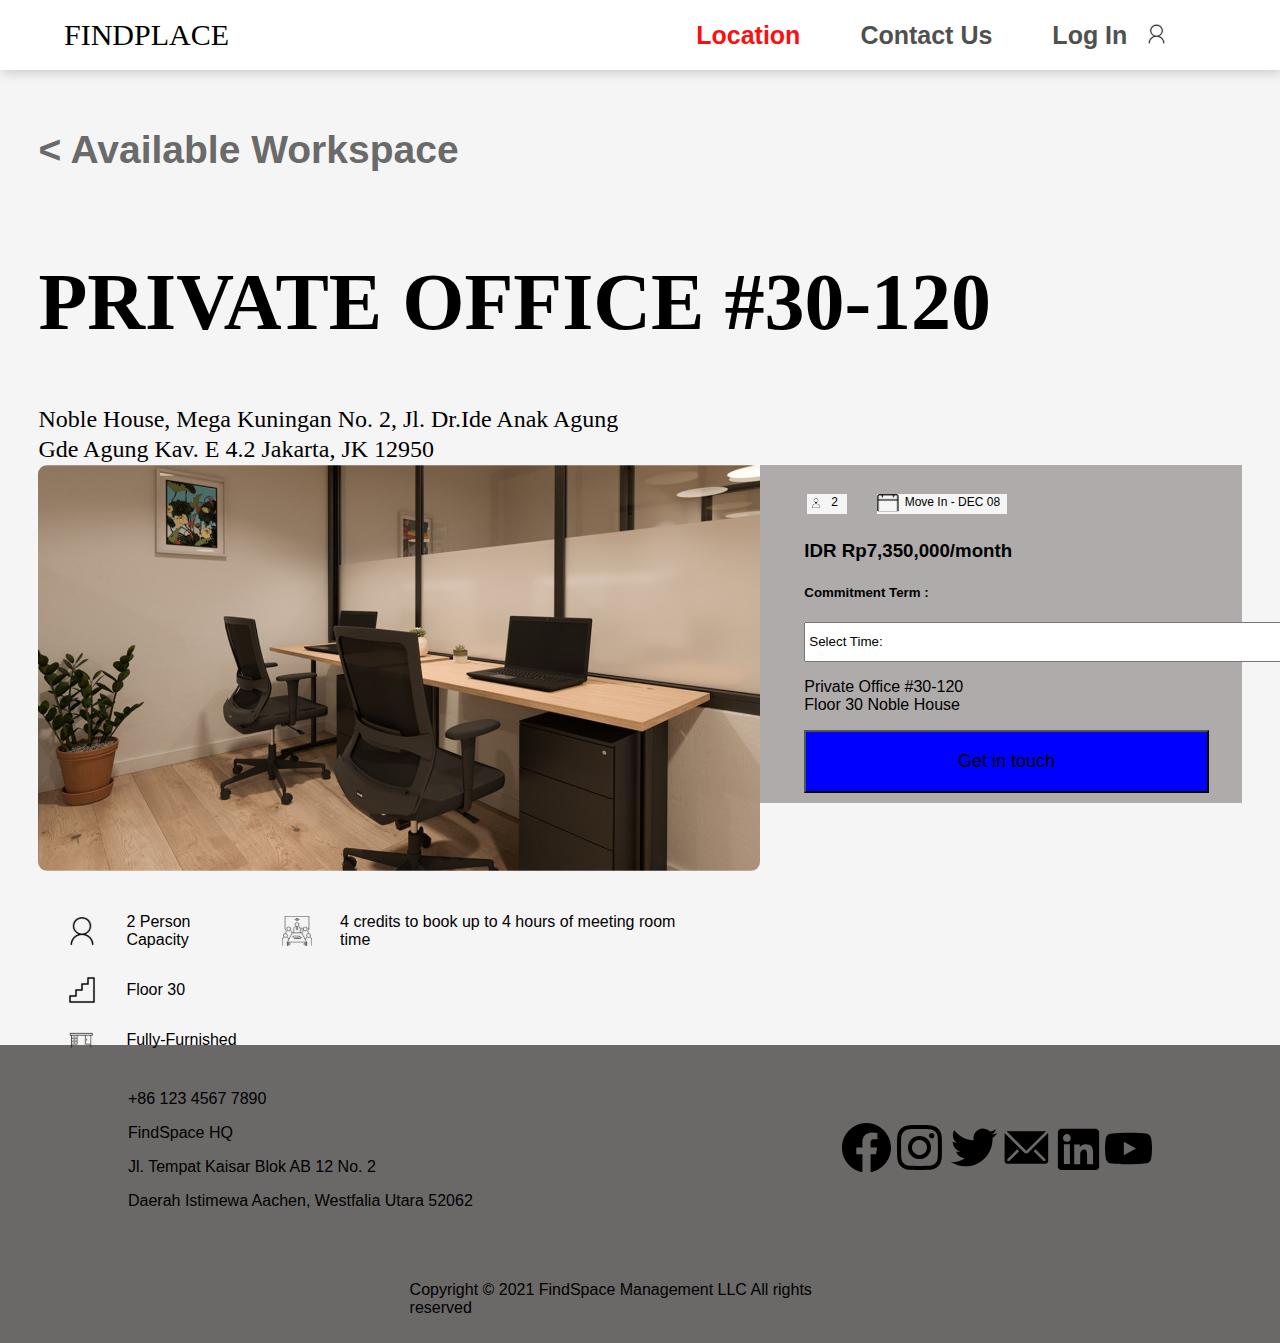
==== Check-out/index.html @ 8ca3719c "initial commit" ====
<!DOCTYPE html>
<html lang="en">
<head>
    <meta name="viewport" content="width=device-width, initial-scale=1.0">
    <title>Check out</title>
    <link rel="stylesheet" href="style.css">
</head>
<body>
    <section>
        <!-----------navigation------------>
        <nav>
            <a href="../Home/home.html" class="logo">FINDPLACE</a>
            <ul>
                <li><a href="../Location/index.html" class="active">Location</a></li>
                <li><a href="../Contact Us/index.html">Contact Us</a></li>
                <li><a href="#">Log In<img src="../image/Hero.svg" height="20px"></a></li>
            </ul>
        </nav>
        </section>
        <div class="returnback">
            <h2>< Available workspace</h2>
        </div>
        <div class='title'>
            <h1>Private Office #30-120</h1>
            <p>Noble House, Mega Kuningan
                No. 2, Jl. Dr.Ide Anak Agung Gde Agung Kav. E 4.2
                Jakarta, JK 12950</p>
        </div><br><br>
        <div class="picture">
            <img src="../image/pctrcheckout.svg" alt="space.jpg">
            
            <div class="price">
                <div class="price-cont">
                    <div class="container-colom">
                        <div class="boxcolom">
                            <img src="../image/iconspace.png" >
                            <p>2</p>
                        </div>
                        <div class="boxcolom2">
                            <img src="../image/clip-art-account.svg" >
                            <p>Move In - DEC 08</p>
                        </div>
                    </div>
                    <h3>IDR Rp7,350,000/month</h3>

                    <h5>Commitment Term :</h5>
                    <div class="custom-select" style="width:200px;">
                        <select>
                        <option value="0">Select Time:</option>
                        <option value="1">Month-to-month</option>
                        <option value="2">Year-to-year</option>
                        <option value="3">Day-to-day</option>
                        </select>
                    </div>
                    <p>Private Office #30-120
                        Floor 30
                        Noble House</p>
                    <button id="button-view">
                        <p>Get in touch</p>
                    </button>
                </div>
            </div>
        </div>
        <div class="detail">
            <div class="office-details">
                <div id="capacity">
                    <img src="../image/Hero-Foto.svg" >
                    <p>2 Person Capacity</p>
                </div>
                <div id="capacity">
                    <img src="../image/floor.svg" >
                    <p>Floor 30</p>
                </div>
                <div id="capacity">
                    <img src="../image/furnished.svg">
                    <p>Fully-Furnished</p>
                </div>
            </div>
            <div class="membership">
                <div id="capacity">
                    <img src="../image/meeting-room.svg">
                    <p>4 credits to book up to 4 hours of meeting room time</p>
                </div>

            </div>
        </div>
        <footer>
            <div class="address-container">
                <div>
                    <p>+86 123 4567 7890</p>
                    <p>FindSpace HQ</p>
                    <p>Jl. Tempat Kaisar Blok AB 12 No. 2</p>
                    <p>Daerah Istimewa Aachen, Westfalia Utara 52062</p>
                </div>
                <div>
                    <img src="../image/facebook.svg" >
                    <img src="../image/instagram.svg" >
                    <img src="../image/Twitter.svg" >
                    <img src="../image/Email.svg" >
                    <img src="../image/LinkedIn.svg" >
                    <img src="../image/Youtube.svg" >
                </div>    
            </div>
            <div class="writer-web">
                <p>Copyright © 2021 FindSpace Management LLC
                    All rights reserved</p>
            </div>
        </footer>
</body>
<script src="checkout.js"></script>
</html>
---- Check-out/style.css ----
body{
    background-color: #f6f5f5;
    margin:0px;
    padding: 0px;
    font-family: 'Poppins', sans-serif;
}
ul{
    list-style: none;
}
a{
    text-decoration: none;
}
section{
    width: 100%;
    height: 10vh;
    background-image:url(../image/backgroud.jpg) ;
    background-repeat: no-repeat;
    background-size: cover;

}

nav{
    display: flex;
    justify-content: space-between;
    align-items: center;
    height: 70px;
    background-color: #FFFFFF;
    box-shadow: 2px 2px 12px rgba(0, 0, 0, 0.2);
    padding: 0px 5%;
}
nav ul{
    display: flex;
}
nav ul li a{
    margin: 30px;
    align-items: center;
    color: #505050;
    font-size: 25px;
    font-weight: 700;
}
section a:hover{
    color:aqua;
}
section a.active {
    color: #fa1010;
}


.logo{
    font-family:EB Garamond;
    color: #000000;
    font-size: 30px;
}

.returnback{
    width: 769px;
    font-size: 26px;
    line-height: 30px;
    text-transform: capitalize;
    color: #6A6A6A;
    padding: 1% 3%;
}
.title{
    width: 90%;
    height: 20vh;
    padding: 1% 3%;
}
.title > h1{
    font-family: Poppins;
    font-style: normal;
    font-weight: 600px;
    font-size: 80px;
    line-height: 50px;
    text-transform: uppercase;
    color: #000000;
}
.title > p{
    position: absolute;
    width: 582px;
    height: 108px;
    font-family: Poppins;
    font-style: normal;
    font-weight: normal;
    font-size: 24px;
    line-height: 30px;
    text-transform: capitalize;
    color: #000000;
}

.picture{
    padding: 1% 3%;
    display: flex;
    justify-content: space-between;
}
.picture >img{
    width: 60%;
}
.picture .price{
    width: 639px;
    height: 325px;
    background-color: #afabab;
    padding-left: 22px; 
    padding-top: 13px;
    

}
.picture .price .price-cont{
    padding-left: 22px; 
    padding-top: 13px;
    padding-right: 33px;
}

.picture .price .price-cont .container-colom{
    width: 200px;
    height: 25px;
    padding: 3px;
    display: flex;
    justify-content: space-between;
}

.picture .price .price-cont .container-colom .boxcolom{

    width: 40px;
    height: 20px;
  
    display: flex;
    gap: 5px;
    background-color: whitesmoke;
    
}
.boxcolom img{
    height: 18px;
}
.boxcolom p{
    font-size: 12px;
    margin: 1px 1px 1px 1px;
}

.picture .price .price-cont .container-colom .boxcolom2{

    width: 130px;
    height: 20px;
  
    display: flex;
    gap: 5px;
    background-color: whitesmoke;
    
}
.boxcolom2 img{
    height: 18px;
}
.boxcolom2 p{
    font-size: 12px;
    margin: 1px 1px 1px 1px;
}

.picture .price .price-cont .custom-select{
    position: relative;
    font-family: Arial;
   
}

.picture .price .price-cont .custom-select >select{
    width: 580px;
    height: 40px;
}

.picture .price .price-cont >p{
    text-align: left;
    width: 180px;
}
.picture .price .price-cont #button-view{
    text-align: center;
    width: 100%;
    background-color: #0000FF;
    font-size: large;
    cursor: pointer;

}

.detail{
    padding: 1% 3%;
    height: 15vh;
    display: flex;
    justify-content: space-between;
    padding-right:45% ;
}
.detail #capacity{
    display: flex;
    align-items: center;
}

.detail #capacity >img{
    width: 88px; 
    height:30px;
}
footer{
    background-color: #6b6868;
}
.address-container{
    display: flex;
    justify-content: space-between;
    align-items: center;
    padding: 5px 10%;
    height: 200px;

}

.writer-web{
    align-items: center;
    padding: 10px 32%;
}
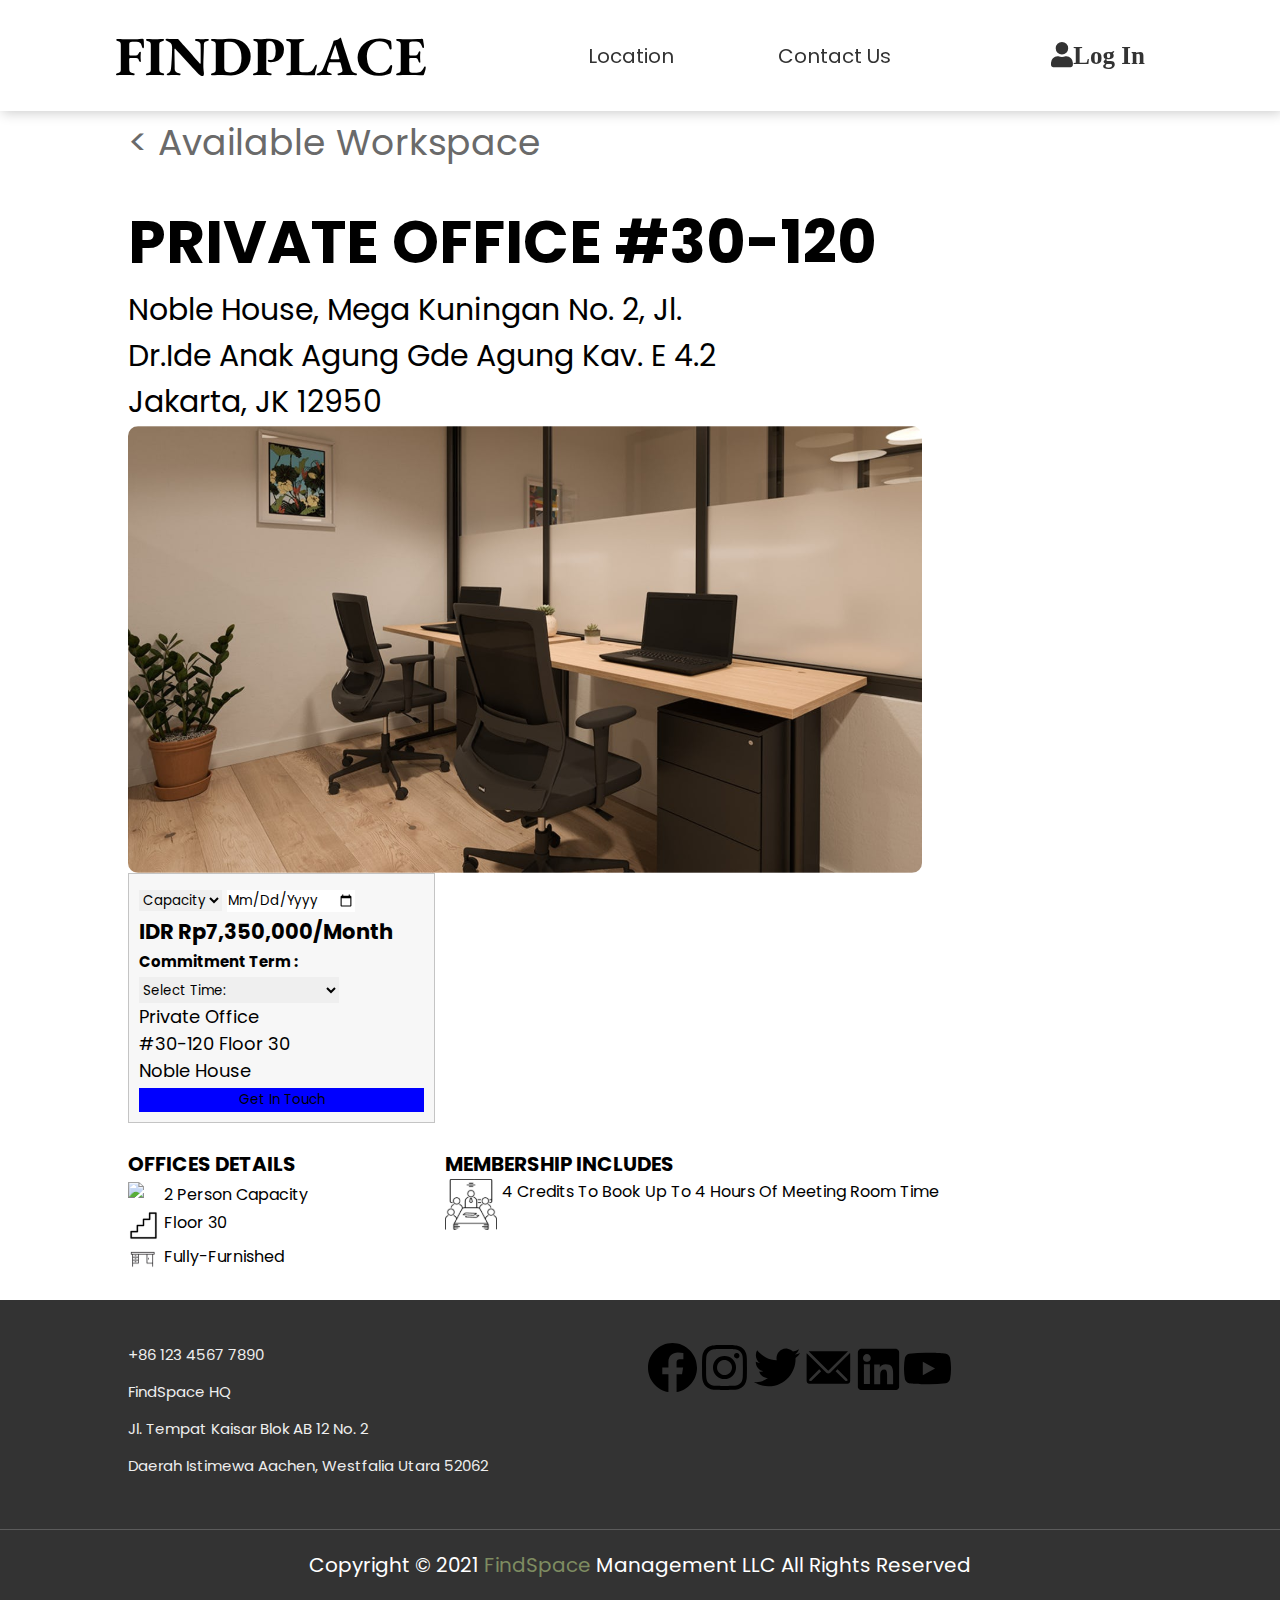
==== commit 47fa1f61: "mengubah responsive" ====
--- a/Check-out/index.html
+++ b/Check-out/index.html
@@ -3,109 +3,142 @@
 <head>
     <meta name="viewport" content="width=device-width, initial-scale=1.0">
     <title>Check out</title>
-    <link rel="stylesheet" href="style.css">
+    <link rel="stylesheet" href="https://cdnjs.cloudflare.com/ajax/libs/font-awesome/5.15.4/css/all.min.css">
+    <link rel="stylesheet" href="https://unpkg.com/swiper@7/swiper-bundle.min.css"/>
+    <link rel="preconnect" href="https://fonts.googleapis.com">
+    <link rel="preconnect" href="https://fonts.gstatic.com" crossorigin>
+    <link href="https://fonts.googleapis.com/css2?family=Poppins&display=swap" rel="stylesheet">
+    <link rel="stylesheet" type="text/css" href="style.css"/>
 </head>
 <body>
-    <section>
-        <!-----------navigation------------>
-        <nav>
-            <a href="../Home/home.html" class="logo">FINDPLACE</a>
-            <ul>
-                <li><a href="../Location/index.html" class="active">Location</a></li>
-                <li><a href="../Contact Us/index.html">Contact Us</a></li>
-                <li><a href="#">Log In<img src="../image/Hero.svg" height="20px"></a></li>
-            </ul>
-        </nav>
-        </section>
-        <div class="returnback">
-            <h2>< Available workspace</h2>
+<header>
+    <div id="menu-bar" class="fas fa-bars"></div>
+        
+    <a href="#" class="logo">FINDPLACE</a>
+        
+    <nav class="navbar">
+        <a href="#">Location</a>
+        <a href="#">Contact Us</a>
+    </nav>
+        
+    <div class="icons">
+        <i class="fas fa-user" id="login-btn">Log in</i>
+    </div>
+</header>
+<!-- header ends-->    
+<!-- login form container  -->
+<div class="login-form-container">
+    
+    <i class="fas fa-times" id="form-close"></i>
+
+    <form action="">
+        <h3>login</h3>
+        <input type="email" class="box" placeholder="enter your email">
+        <input type="password" class="box" placeholder="enter your password">
+        <input type="submit" value="login now" class="btn">
+        <input type="checkbox" id="remember">
+        <label for="remember">remember me</label>
+        <p>forget password? <a href="#">click here</a></p>
+        <p>don't have and account? <a href="#">register now</a></p>
+    </form>
+
+</div>
+<!-- login form ends -->
+<!--- button to back -->
+<section class="search">
+    <p>< Available workspace</p>
+</section>
+<!-- title product-->
+<section class="title"> 
+    <h1>PRIVATE OFFICE #30-120</h1>
+    <p>Noble House, Mega Kuningan
+        No. 2, Jl. Dr.Ide Anak Agung Gde Agung Kav. E 4.2
+        Jakarta, JK 12950</p>      
+</section>
+<!-- PICTURE for product start-->
+<section class="product">
+    <img src="../image/pctrcheckout.svg" alt="">
+    <div class="product-container">
+        <div class="movein">
+            <select>
+                <option>capacity</option>
+                <option>2</option>
+                <option>5+</option>
+                <option>20+</option>
+            </select>
+            <input type="date">
         </div>
-        <div class='title'>
-            <h1>Private Office #30-120</h1>
-            <p>Noble House, Mega Kuningan
-                No. 2, Jl. Dr.Ide Anak Agung Gde Agung Kav. E 4.2
-                Jakarta, JK 12950</p>
-        </div><br><br>
-        <div class="picture">
-            <img src="../image/pctrcheckout.svg" alt="space.jpg">
-            
-            <div class="price">
-                <div class="price-cont">
-                    <div class="container-colom">
-                        <div class="boxcolom">
-                            <img src="../image/iconspace.png" >
-                            <p>2</p>
-                        </div>
-                        <div class="boxcolom2">
-                            <img src="../image/clip-art-account.svg" >
-                            <p>Move In - DEC 08</p>
-                        </div>
-                    </div>
-                    <h3>IDR Rp7,350,000/month</h3>
+        <h3>IDR Rp7,350,000/month</h3>
+        <h5>Commitment Term :</h5>
+        <select class="custom-select" style="width:200px;">
+            <option value="0">Select Time:</option>
+            <option value="1">Month-to-month</option>
+            <option value="2">Year-to-year</option>
+            <option value="3">Day-to-day</option>
+        </select>
+        <p>Private Office #30-120
+            Floor 30
+            Noble House</p>
+        <button id="button-view">
+            Get in touch
+        </button>        
+    </div>
+</section>
+<!-- PICTURE for product ends-->
+<!-- fasilitas indoor start-->
+<section class="facilty">
+    <div class="office-details">
+        <h3>OFFICES DETAILS</h3>
+        <div id="capacity">
+            <img src="../image/user.png" >
+            <p>2 Person Capacity</p>
+        </div>
+        <div id="capacity">
+            <img src="../image/floor.svg" >
+            <p>Floor 30</p>
+        </div>
+        <div id="capacity">
+            <img src="../image/furnished.svg">
+            <p>Fully-Furnished</p>
+        </div>
+    </div>
+    <div class="membership">
+        <h3>MEMBERSHIP INCLUDES</h3>
+        <div id="capacity">
+            <img src="../image/meeting-room.svg">
+            <p>4 credits to book up to 4 hours of meeting room time</p>
+        </div>
 
-                    <h5>Commitment Term :</h5>
-                    <div class="custom-select" style="width:200px;">
-                        <select>
-                        <option value="0">Select Time:</option>
-                        <option value="1">Month-to-month</option>
-                        <option value="2">Year-to-year</option>
-                        <option value="3">Day-to-day</option>
-                        </select>
-                    </div>
-                    <p>Private Office #30-120
-                        Floor 30
-                        Noble House</p>
-                    <button id="button-view">
-                        <p>Get in touch</p>
-                    </button>
-                </div>
-            </div>
+    </div>
+</section>
+<!-- fasilitas indoor ends-->
+<!-- footer start-->
+<section class="footer">
+    <div class="box-container">
+
+        <div class="box">
+            <p>+86 123 4567 7890</p>
+            <p>FindSpace HQ</p>
+            <p>Jl. Tempat Kaisar Blok AB 12 No. 2</p>
+            <p>Daerah Istimewa Aachen, Westfalia Utara 52062</p>
         </div>
-        <div class="detail">
-            <div class="office-details">
-                <div id="capacity">
-                    <img src="../image/Hero-Foto.svg" >
-                    <p>2 Person Capacity</p>
-                </div>
-                <div id="capacity">
-                    <img src="../image/floor.svg" >
-                    <p>Floor 30</p>
-                </div>
-                <div id="capacity">
-                    <img src="../image/furnished.svg">
-                    <p>Fully-Furnished</p>
-                </div>
-            </div>
-            <div class="membership">
-                <div id="capacity">
-                    <img src="../image/meeting-room.svg">
-                    <p>4 credits to book up to 4 hours of meeting room time</p>
-                </div>
+        <div class="box">
+            <img src="../image/facebook.svg" >
+            <img src="../image/instagram.svg" >
+            <img src="../image/Twitter.svg" >
+            <img src="../image/Email.svg" >
+            <img src="../image/LinkedIn.svg" >
+            <img src="../image/Youtube.svg" >
+        </div>
+    </div>
+    <div class="writer-web">
+        <p>Copyright © 2021 <span>FindSpace</span> Management LLC
+            All rights reserved</p>
+    </div>
 
-            </div>
-        </div>
-        <footer>
-            <div class="address-container">
-                <div>
-                    <p>+86 123 4567 7890</p>
-                    <p>FindSpace HQ</p>
-                    <p>Jl. Tempat Kaisar Blok AB 12 No. 2</p>
-                    <p>Daerah Istimewa Aachen, Westfalia Utara 52062</p>
-                </div>
-                <div>
-                    <img src="../image/facebook.svg" >
-                    <img src="../image/instagram.svg" >
-                    <img src="../image/Twitter.svg" >
-                    <img src="../image/Email.svg" >
-                    <img src="../image/LinkedIn.svg" >
-                    <img src="../image/Youtube.svg" >
-                </div>    
-            </div>
-            <div class="writer-web">
-                <p>Copyright © 2021 FindSpace Management LLC
-                    All rights reserved</p>
-            </div>
-        </footer>
-</body>
+</section>
+<!-- footer ends-->
+
+
 <script src="checkout.js"></script>
 </html>--- a/Check-out/style.css
+++ b/Check-out/style.css
@@ -1,212 +1,378 @@
-body{
-    background-color: #f6f5f5;
-    margin:0px;
-    padding: 0px;
+@import url("https://fonts.googleapis.com/css2?family=Poppins&display=swap");
+@import url('https://fonts.googleapis.com/css2?family=EB+Garamond&family=Nunito:wght@200;300;400;500;600;700&family=Poppins:wght@100;200;300;400&family=Quicksand:wght@300;400;500;600;700&display=swap');
+
+:root{
+    --green:#7E8C61;
+  }
+
+*{
     font-family: 'Poppins', sans-serif;
-}
-ul{
-    list-style: none;
-}
-a{
+    margin:0; padding:0;
+    box-sizing: border-box;
+    text-transform: capitalize;
+    outline: none; border:none;
     text-decoration: none;
-}
-section{
-    width: 100%;
-    height: 10vh;
-    background-image:url(../image/backgroud.jpg) ;
-    background-repeat: no-repeat;
-    background-size: cover;
-
-}
-
-nav{
-    display: flex;
+    transition: all .2s linear;
+}
+
+*::selection{
+  background:var(--orange);
+  color:#fff;
+}
+
+html{
+  font-size: 62.5%;
+  overflow-x: hidden;
+  scroll-padding-top: 60px;
+  scroll-behavior: smooth;
+}
+.heading{
+    text-align: center;
+    padding:2.5rem 0
+  }
+  
+.heading span{
+    font-size: 35px;
+    background:rgba(255, 165, 0,.2);
+    color:var(--orange);
+    border-radius: .5rem;
+    padding:.2rem 1rem;
+}
+  
+.heading span.space{
+    background:none;
+}
+.btn:hover{
+    background:#333;
+    color:var(--green);
+  }
+  
+header{
+    position: fixed;
+    top: 0;left: 0;right: 0;
+    background: #FFFFFF;
+    z-index: 1000;
+    display: flex;
+    align-items: center;
     justify-content: space-between;
+    box-shadow: 2px 2px 12px rgba(0, 0, 0, 0.2);
+    padding: 20px 9%;
+}
+
+header .logo{
+
+    font-family: 'EB Garamond', serif;
+    font-style: normal;
+    font-weight: bold;
+    font-size: 55px;    
+    color: #000000;
+}
+header .navbar{
+  display: flex;
+  flex-wrap: wrap;
+  gap: 10rem;
+
+}
+header .navbar a{
+    color: #333;;
+    font-size: 2rem;
+    margin:0 .2rem;
+  
+  }
+
+header .navbar a:hover{
+    color:var(--green);
+}
+
+header .icons i{
+    font-size: 2.5rem;
+    color:#333;
+    cursor: pointer;
+    margin-right: 2rem;
+  }
+header .icons i:hover{
+    color:var(--green);
+}
+
+.login-form-container{
+    position: fixed;
+    top:-120%; left: 0;
+    z-index: 10000;
+    min-height: 100vh;
+    width:100%;
+    background:rgba(0,0,0,.7);
+    display: flex;
     align-items: center;
-    height: 70px;
-    background-color: #FFFFFF;
-    box-shadow: 2px 2px 12px rgba(0, 0, 0, 0.2);
-    padding: 0px 5%;
-}
-nav ul{
-    display: flex;
-}
-nav ul li a{
-    margin: 30px;
-    align-items: center;
-    color: #505050;
-    font-size: 25px;
-    font-weight: 700;
-}
-section a:hover{
-    color:aqua;
-}
-section a.active {
-    color: #fa1010;
-}
-
-
-.logo{
-    font-family:EB Garamond;
-    color: #000000;
-    font-size: 30px;
-}
-
-.returnback{
-    width: 769px;
-    font-size: 26px;
+    justify-content: center;
+}
+.login-form-container.active{
+    top:0;
+  }
+
+  .login-form-container form{
+    margin:2rem;
+    padding:1.5rem 2rem;
+    border-radius: .5rem;
+    background:#fff;
+    width:50rem;
+  }
+  .login-form-container form h3{
+    font-size: 3rem;
+    color:#444;
+    text-transform: uppercase;
+    text-align: center;
+    padding:1rem 0;
+  } 
+  .login-form-container form .box{
+    width:100%;
+    padding:1rem;
+    font-size: 1.7rem;
+    color:#333;
+    margin:.6rem 0;
+    border:.1rem solid rgba(0,0,0,.3);
+    text-transform: none;
+  }
+  .login-form-container form .box:focus{
+    border-color: var(--green);
+  }
+  .login-form-container form #remember{
+    margin:2rem 0;
+  }
+  .login-form-container form label{
+    font-size: 1.5rem;
+  }
+  .login-form-container form .btn{
+    display: block;
+    width:100%;
+  }
+  .login-form-container form p{
+    padding:.5rem 0;
+    font-size: 1.5rem;
+    color:#666;
+  }
+  .login-form-container form p a{
+    color:var(--green);
+  }
+  .login-form-container form p a:hover{
+    color:#333;
+    text-decoration: underline;
+  }
+  .login-form-container #form-close{
+    position: absolute;
+    top:2rem; right:3rem;
+    font-size: 5rem;
+    color:#fff;
+    cursor: pointer;
+  }
+  #menu-bar{
+    color:#333;
+    border:.1rem solid #333;
+    border-radius: .5rem;
+    font-size: 3rem;
+    padding:.5rem 1.2rem;
+    cursor: pointer;
+    display: none;
+  }
+  .search {
+    font-size: 36px;
     line-height: 30px;
     text-transform: capitalize;
     color: #6A6A6A;
-    padding: 1% 3%;
+    padding: 10% 10% 3%;
 }
 .title{
-    width: 90%;
-    height: 20vh;
-    padding: 1% 3%;
-}
-.title > h1{
-    font-family: Poppins;
-    font-style: normal;
-    font-weight: 600px;
-    font-size: 80px;
-    line-height: 50px;
-    text-transform: uppercase;
-    color: #000000;
-}
-.title > p{
+    display: grid;
+    justify-content: space-between;
+    padding:1px 10%;
+}
+.title h1{
+    font-size: 60px;
+}
+.title p{
+    font-size: 30px;
+    width: 60%;
+}
+.product{
+    display: flex;
+    flex-wrap: wrap;
+    padding: 0 10%;
+    gap: 3%;
+}
+.product .product-container{
+    width: 30%;
+    height: 25rem;
+    background: #F7F7F7;
+    border: 1px solid #C4C4C4;
+    box-sizing: border-box;
+    display: grid;
+    padding: 1%;
+    justify-content: center;
+    font-size: large;
+}
+.product .product-container p{
+    width: 60%;
+}
+.product .product-container button{
+    background-color: blue;
+}
+.product .product-container button:hover{
+    background-color: var(--green);
+}
+
+.facilty{
+    display: flex;
+    flex-wrap: wrap;
+    gap: 1%;
+    padding: 2% 10%;
+    width: 100%;
+    font-size: medium;
+}
+.facilty h3{
+    font-size: 20px;
+}
+
+.facilty .office-details{
+    display: grid;
+    gap: 3px;
+    width: 30%;
+   
+}
+.facilty #capacity{
+    display: flex;
+    flex-wrap: wrap;
+    gap : 5px;
+}
+.facilty  img{
+    width: 10%;
+}
+.facilty .membership{
+    width: 50%;
+}
+
+.footer{
+    background:#333;
+     
+  }
+  .footer .box-container{
+    display: flex;
+    padding: 2% 10% 2% 10%; 
+    gap:1.5rem;
+  }
+  .footer .box-container .box{
+    padding:1rem 0;
+    flex:1 1 25rem;
+  }
+  .footer .box-container .box p{
+    font-size: 1.5rem;
+    padding:.7rem 0;
+    color:#eee;
+  }
+  .footer .box-container .box img{
+    display: wrap;
+    font-size: 1.5rem;
+    padding:.7rem 0;
+    color:#eee;
+  }
+  
+  
+  .footer .writer-web{
+    text-align: center;
+    padding:2rem 1rem;
+    margin-top: 1rem;
+    font-size: 2rem;
+    font-weight: normal;
+    color:#fff;
+    border-top: .1rem solid rgba(255,255,255,.2);
+  }
+  
+  .footer .writer-web span{
+    color:var(--green);
+  }
+
+
+
+
+  
+@media (max-width:1200px){
+
+    html{
+      font-size: 55%;
+    }
+  
+}
+  
+@media (max-width:991px){
+
+  header{
+    padding:2rem;
+  }
+
+  section{
+    padding:2rem;
+  }
+
+
+}
+
+@media (max-width:768px){
+  html{
+    font-size: 40%;
+  }
+
+  #menu-bar{
+    display: initial;
+  }
+
+  header .navbar{
     position: absolute;
-    width: 582px;
-    height: 108px;
-    font-family: Poppins;
-    font-style: normal;
-    font-weight: normal;
-    font-size: 24px;
-    line-height: 30px;
-    text-transform: capitalize;
-    color: #000000;
-}
-
-.picture{
-    padding: 1% 3%;
-    display: flex;
-    justify-content: space-between;
-}
-.picture >img{
-    width: 60%;
-}
-.picture .price{
-    width: 639px;
-    height: 325px;
-    background-color: #afabab;
-    padding-left: 22px; 
-    padding-top: 13px;
-    
-
-}
-.picture .price .price-cont{
-    padding-left: 22px; 
-    padding-top: 13px;
-    padding-right: 33px;
-}
-
-.picture .price .price-cont .container-colom{
-    width: 200px;
-    height: 25px;
-    padding: 3px;
-    display: flex;
-    justify-content: space-between;
-}
-
-.picture .price .price-cont .container-colom .boxcolom{
-
-    width: 40px;
-    height: 20px;
-  
-    display: flex;
-    gap: 5px;
-    background-color: whitesmoke;
-    
-}
-.boxcolom img{
-    height: 18px;
-}
-.boxcolom p{
-    font-size: 12px;
-    margin: 1px 1px 1px 1px;
-}
-
-.picture .price .price-cont .container-colom .boxcolom2{
-
-    width: 130px;
-    height: 20px;
-  
-    display: flex;
-    gap: 5px;
-    background-color: whitesmoke;
-    
-}
-.boxcolom2 img{
-    height: 18px;
-}
-.boxcolom2 p{
-    font-size: 12px;
-    margin: 1px 1px 1px 1px;
-}
-
-.picture .price .price-cont .custom-select{
-    position: relative;
-    font-family: Arial;
-   
-}
-
-.picture .price .price-cont .custom-select >select{
-    width: 580px;
-    height: 40px;
-}
-
-.picture .price .price-cont >p{
-    text-align: left;
-    width: 180px;
-}
-.picture .price .price-cont #button-view{
-    text-align: center;
-    width: 100%;
-    background-color: #0000FF;
-    font-size: large;
-    cursor: pointer;
-
-}
-
-.detail{
-    padding: 1% 3%;
-    height: 15vh;
-    display: flex;
-    justify-content: space-between;
-    padding-right:45% ;
-}
-.detail #capacity{
-    display: flex;
-    align-items: center;
-}
-
-.detail #capacity >img{
-    width: 88px; 
-    height:30px;
-}
-footer{
-    background-color: #6b6868;
-}
-.address-container{
-    display: flex;
-    justify-content: space-between;
-    align-items: center;
-    padding: 5px 10%;
-    height: 200px;
-
-}
-
-.writer-web{
-    align-items: center;
-    padding: 10px 32%;
+    top:100%; right:0; left: 0;
+    background: #fff;
+    border-top: .1rem solid rgba(255,255,255,.2);
+    padding:1rem 2rem;
+    clip-path: polygon(0 0, 100% 0, 100% 0, 0 0);
+  }
+
+  header .navbar.active{
+    clip-path: polygon(0 0, 100% 0, 100% 100%, 0 100%);
+  }
+
+  header .navbar a{
+    display: block;
+    border-radius: .5rem;
+    padding:1.5rem;
+    margin:1.5rem 0;    
+    background:#fff;
+  }
+  header .logo{
+    font-size:40px ;
+  }
+
+  .footer .box-container{
+    display: table;
+  }
+
+
+}
+@media(max-width:448px){
+  html{
+    font-size: 35%;
+  }
+  .footer .box-container img{
+    width: 10%;
+  }
+}
+
+@media (max-width:390px){
+
+  html{
+    font-size: 30%;
+  }
+  .heading span{
+    font-size: 2.5rem;
+  }
+
+
+  .footer .box-container img{
+    width: 10%;
+  }
 }